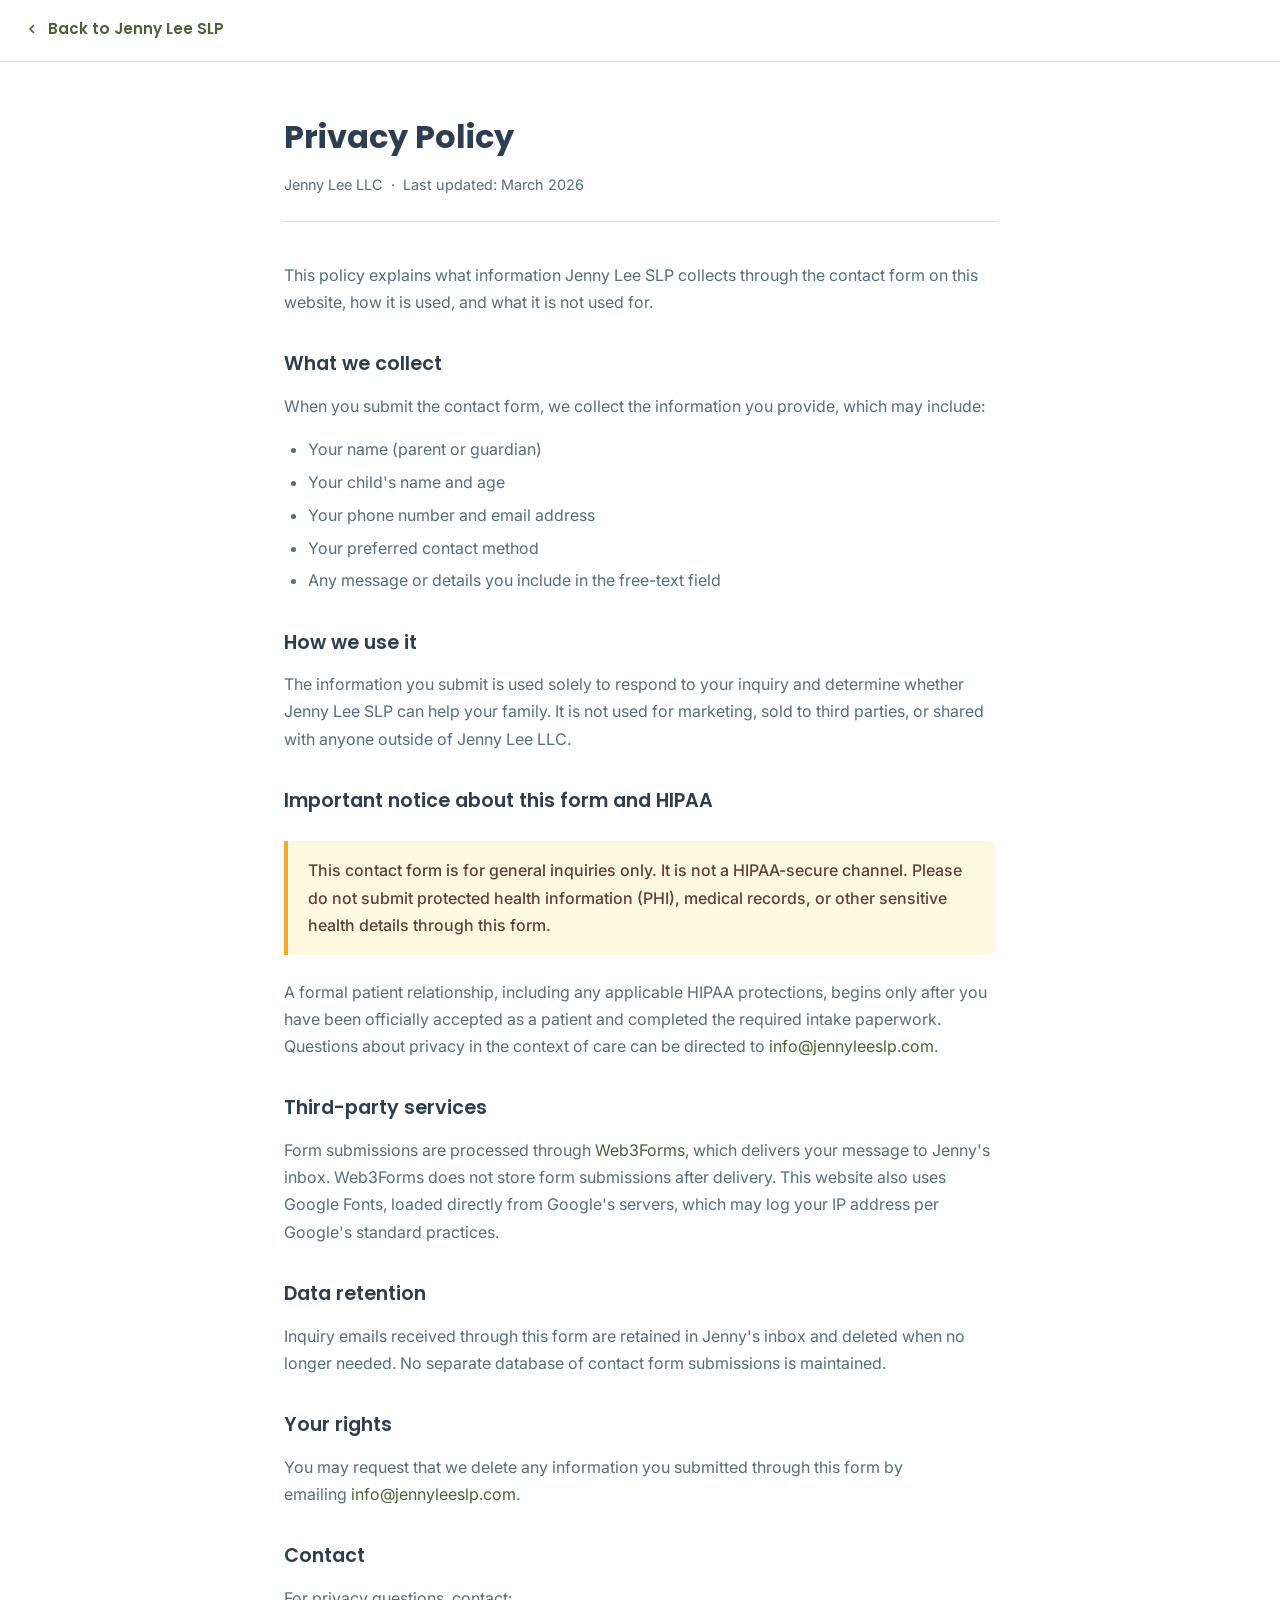
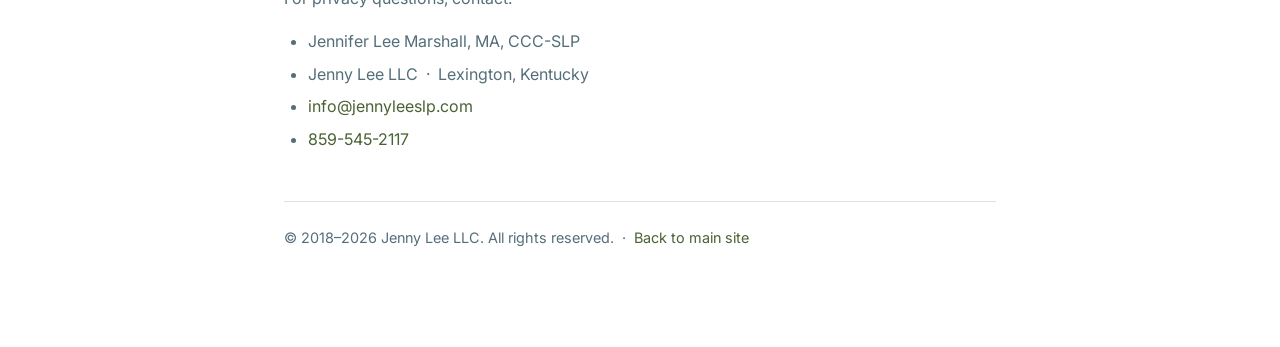
==== privacy.html @ 0f47e283 "feat: Web3Forms, favicon, social links, og:image, privacy policy Task #4 — Wire Web3Forms, fix meta " ====
<!DOCTYPE html>
<html lang="en">
<head>
    <meta charset="UTF-8">
    <meta name="viewport" content="width=device-width, initial-scale=1.0">
    <title>Privacy Policy | Jenny Lee SLP</title>
    <meta name="description" content="Privacy policy for Jenny Lee SLP — how we collect and use information submitted through our contact form.">
    <meta name="robots" content="noindex, follow">

    <!-- Google Fonts -->
    <link rel="preconnect" href="https://fonts.googleapis.com">
    <link rel="preconnect" href="https://fonts.gstatic.com" crossorigin>
    <link href="https://fonts.googleapis.com/css2?family=Inter:wght@300;400;500;600;700&family=Poppins:wght@400;500;600;700&display=swap" rel="stylesheet">

    <!-- Favicon -->
    <link rel="icon" type="image/png" href="/favicon.png">

    <style>
        :root {
            --primary-color: #5F7E46;
            --primary-dark: #4A6234;
            --primary-light: #E8F3E5;
            --text-dark: #2c3e50;
            --text-medium: #546e7a;
            --bg-white: #ffffff;
            --bg-light: #f8f9fa;
            --border-color: #e0e0e0;
            --font-primary: 'Inter', -apple-system, BlinkMacSystemFont, 'Segoe UI', sans-serif;
            --font-heading: 'Poppins', 'Inter', sans-serif;
        }

        * { margin: 0; padding: 0; box-sizing: border-box; }

        body {
            font-family: var(--font-primary);
            color: var(--text-dark);
            line-height: 1.7;
            background-color: var(--bg-white);
        }

        a { color: var(--primary-dark); text-decoration: none; }
        a:hover { text-decoration: underline; }

        .site-header {
            background-color: var(--bg-white);
            border-bottom: 1px solid var(--border-color);
            padding: 1rem 1.5rem;
        }

        .site-header a {
            display: inline-flex;
            align-items: center;
            gap: 0.5rem;
            font-family: var(--font-heading);
            font-weight: 600;
            color: var(--primary-dark);
            font-size: 0.95rem;
        }

        .site-header a:hover { text-decoration: none; opacity: 0.8; }

        .site-header svg { flex-shrink: 0; }

        .container {
            max-width: 760px;
            margin: 0 auto;
            padding: 3rem 1.5rem 5rem;
        }

        h1 {
            font-family: var(--font-heading);
            font-size: 2rem;
            font-weight: 700;
            color: var(--text-dark);
            margin-bottom: 0.5rem;
            text-wrap: balance;
        }

        .meta {
            color: var(--text-medium);
            font-size: 0.9rem;
            margin-bottom: 2.5rem;
            padding-bottom: 1.5rem;
            border-bottom: 1px solid var(--border-color);
        }

        h2 {
            font-family: var(--font-heading);
            font-size: 1.2rem;
            font-weight: 600;
            color: var(--text-dark);
            margin: 2rem 0 0.75rem;
        }

        p { margin-bottom: 1rem; color: var(--text-medium); text-wrap: pretty; }

        ul {
            margin: 0.5rem 0 1rem 1.5rem;
            color: var(--text-medium);
        }

        ul li { margin-bottom: 0.35rem; }

        .notice {
            background-color: #fff8e1;
            border-left: 4px solid #f9a825;
            padding: 1rem 1.25rem;
            border-radius: 0 8px 8px 0;
            margin: 1.5rem 0;
        }

        .notice p {
            margin-bottom: 0;
            color: #5d4037;
            font-weight: 500;
        }

        .footer-note {
            margin-top: 3rem;
            padding-top: 1.5rem;
            border-top: 1px solid var(--border-color);
            font-size: 0.9rem;
            color: var(--text-medium);
        }
    </style>
</head>
<body>

    <header class="site-header">
        <a href="/">
            <svg width="16" height="16" viewBox="0 0 24 24" fill="none" stroke="currentColor" stroke-width="2.5" aria-hidden="true">
                <polyline points="15 18 9 12 15 6"></polyline>
            </svg>
            Back to Jenny Lee SLP
        </a>
    </header>

    <div class="container">
        <h1>Privacy Policy</h1>
        <p class="meta">Jenny Lee LLC &nbsp;·&nbsp; Last updated: March 2026</p>

        <p>This policy explains what information Jenny Lee SLP collects through the contact form on this website, how it is used, and what it is not used for.</p>

        <h2>What we collect</h2>
        <p>When you submit the contact form, we collect the information you provide, which may include:</p>
        <ul>
            <li>Your name (parent or guardian)</li>
            <li>Your child's name and age</li>
            <li>Your phone number and email address</li>
            <li>Your preferred contact method</li>
            <li>Any message or details you include in the free-text field</li>
        </ul>

        <h2>How we use it</h2>
        <p>The information you submit is used solely to respond to your inquiry and determine whether Jenny Lee SLP can help your family. It is not used for marketing, sold to third parties, or shared with anyone outside of Jenny Lee LLC.</p>

        <h2>Important notice about this form and HIPAA</h2>

        <div class="notice">
            <p>This contact form is for general inquiries only. It is not a HIPAA-secure channel. Please do not submit protected health information (PHI), medical records, or other sensitive health details through this form.</p>
        </div>

        <p>A formal patient relationship, including any applicable HIPAA protections, begins only after you have been officially accepted as a patient and completed the required intake paperwork. Questions about privacy in the context of care can be directed to <a href="mailto:info@jennyleeslp.com">info@jennyleeslp.com</a>.</p>

        <h2>Third-party services</h2>
        <p>Form submissions are processed through <a href="https://web3forms.com" target="_blank" rel="noopener noreferrer">Web3Forms</a>, which delivers your message to Jenny's inbox. Web3Forms does not store form submissions after delivery. This website also uses Google Fonts, loaded directly from Google's servers, which may log your IP address per Google's standard practices.</p>

        <h2>Data retention</h2>
        <p>Inquiry emails received through this form are retained in Jenny's inbox and deleted when no longer needed. No separate database of contact form submissions is maintained.</p>

        <h2>Your rights</h2>
        <p>You may request that we delete any information you submitted through this form by emailing <a href="mailto:info@jennyleeslp.com">info@jennyleeslp.com</a>.</p>

        <h2>Contact</h2>
        <p>For privacy questions, contact:</p>
        <ul>
            <li>Jennifer Lee Marshall, MA, CCC-SLP</li>
            <li>Jenny Lee LLC &nbsp;·&nbsp; Lexington, Kentucky</li>
            <li><a href="mailto:info@jennyleeslp.com">info@jennyleeslp.com</a></li>
            <li><a href="tel:+18595452117">859-545-2117</a></li>
        </ul>

        <p class="footer-note">&copy; 2018–2026 Jenny Lee LLC. All rights reserved. &nbsp;·&nbsp; <a href="/">Back to main site</a></p>
    </div>

</body>
</html>
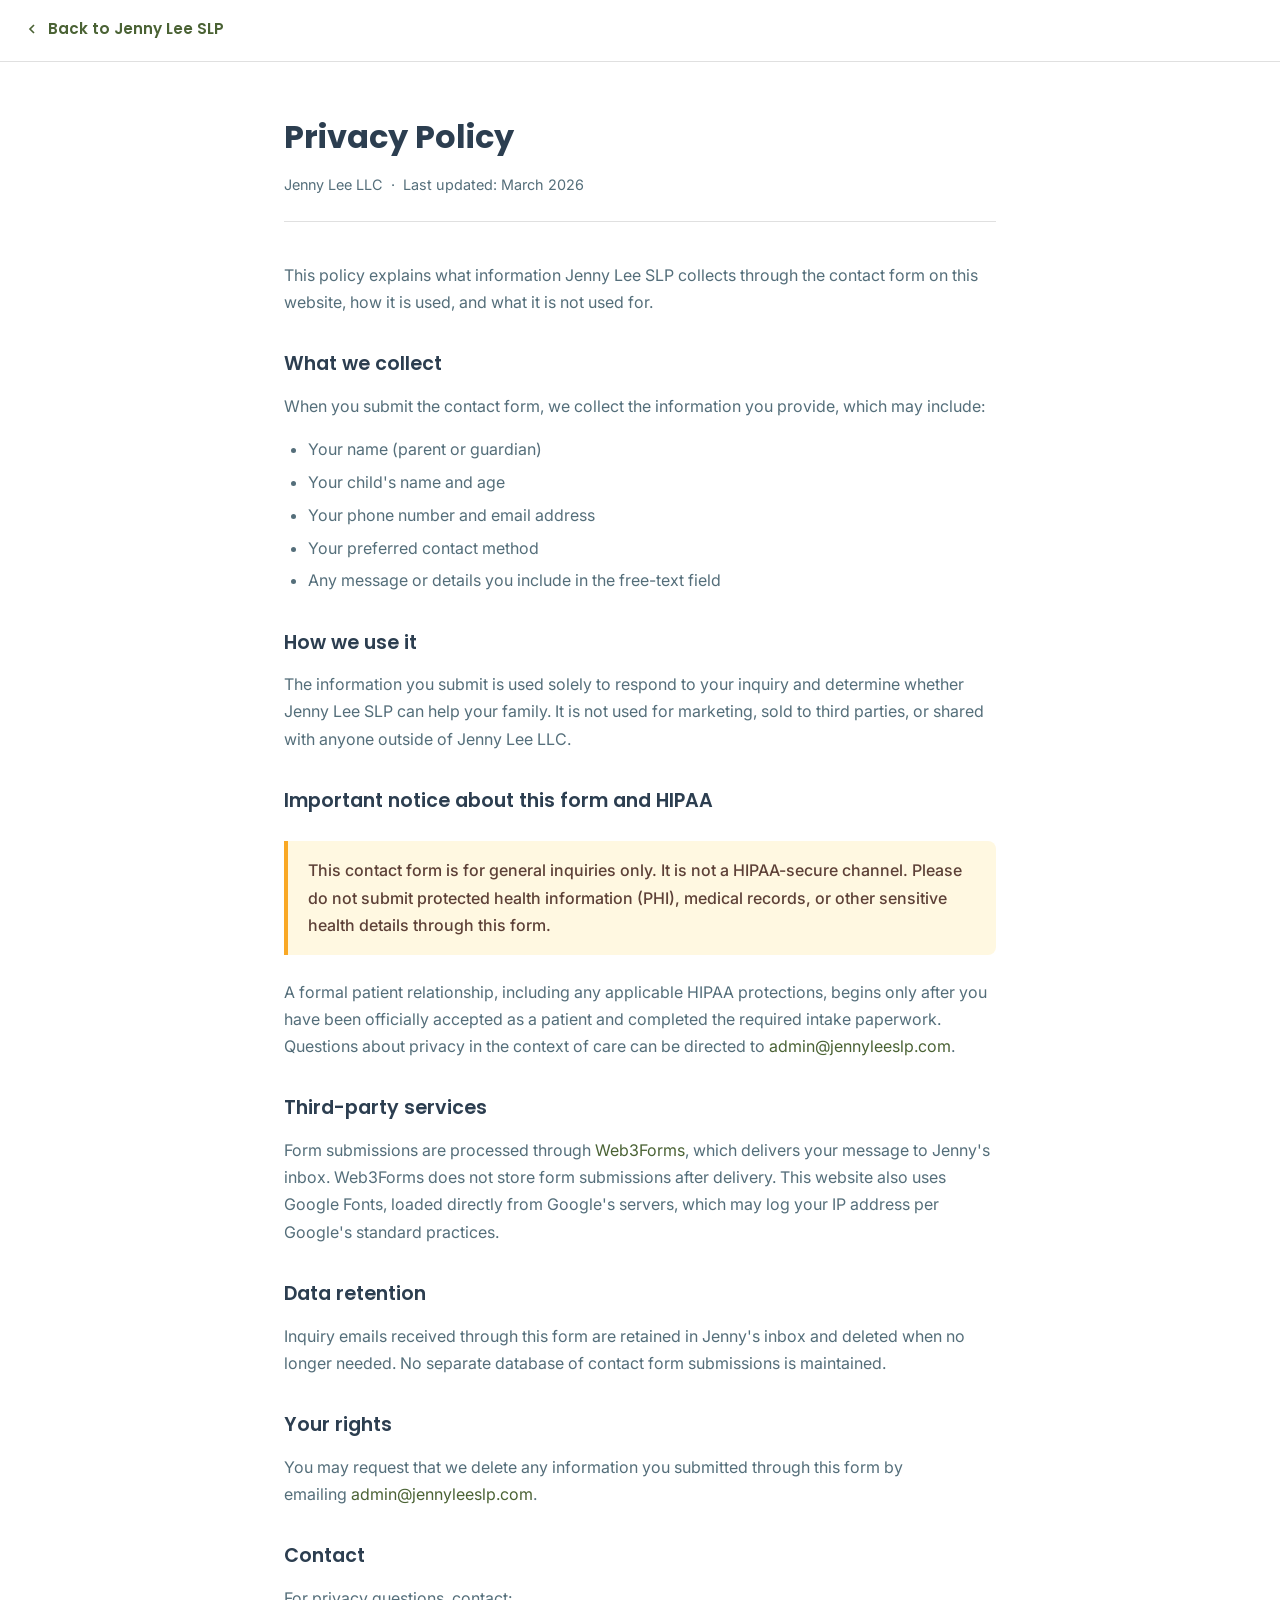
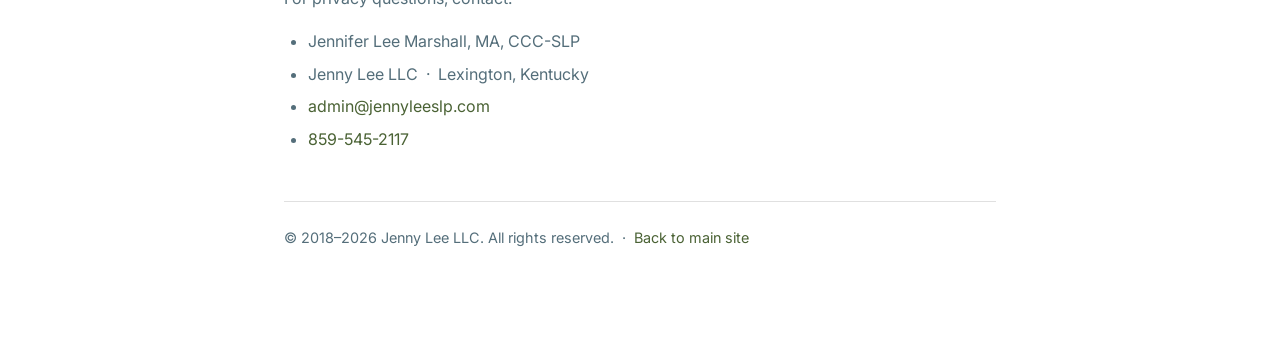
==== commit 7c6fb5a4: "Update contact email and add privacy policy link to footer Update email addresses across documentati" ====
--- a/privacy.html
+++ b/privacy.html
@@ -160,7 +160,7 @@
             <p>This contact form is for general inquiries only. It is not a HIPAA-secure channel. Please do not submit protected health information (PHI), medical records, or other sensitive health details through this form.</p>
         </div>
 
-        <p>A formal patient relationship, including any applicable HIPAA protections, begins only after you have been officially accepted as a patient and completed the required intake paperwork. Questions about privacy in the context of care can be directed to <a href="mailto:info@jennyleeslp.com">info@jennyleeslp.com</a>.</p>
+        <p>A formal patient relationship, including any applicable HIPAA protections, begins only after you have been officially accepted as a patient and completed the required intake paperwork. Questions about privacy in the context of care can be directed to <a href="mailto:admin@jennyleeslp.com">admin@jennyleeslp.com</a>.</p>
 
         <h2>Third-party services</h2>
         <p>Form submissions are processed through <a href="https://web3forms.com" target="_blank" rel="noopener noreferrer">Web3Forms</a>, which delivers your message to Jenny's inbox. Web3Forms does not store form submissions after delivery. This website also uses Google Fonts, loaded directly from Google's servers, which may log your IP address per Google's standard practices.</p>
@@ -169,14 +169,14 @@
         <p>Inquiry emails received through this form are retained in Jenny's inbox and deleted when no longer needed. No separate database of contact form submissions is maintained.</p>
 
         <h2>Your rights</h2>
-        <p>You may request that we delete any information you submitted through this form by emailing <a href="mailto:info@jennyleeslp.com">info@jennyleeslp.com</a>.</p>
+        <p>You may request that we delete any information you submitted through this form by emailing <a href="mailto:admin@jennyleeslp.com">admin@jennyleeslp.com</a>.</p>
 
         <h2>Contact</h2>
         <p>For privacy questions, contact:</p>
         <ul>
             <li>Jennifer Lee Marshall, MA, CCC-SLP</li>
             <li>Jenny Lee LLC &nbsp;·&nbsp; Lexington, Kentucky</li>
-            <li><a href="mailto:info@jennyleeslp.com">info@jennyleeslp.com</a></li>
+            <li><a href="mailto:admin@jennyleeslp.com">admin@jennyleeslp.com</a></li>
             <li><a href="tel:+18595452117">859-545-2117</a></li>
         </ul>
 
